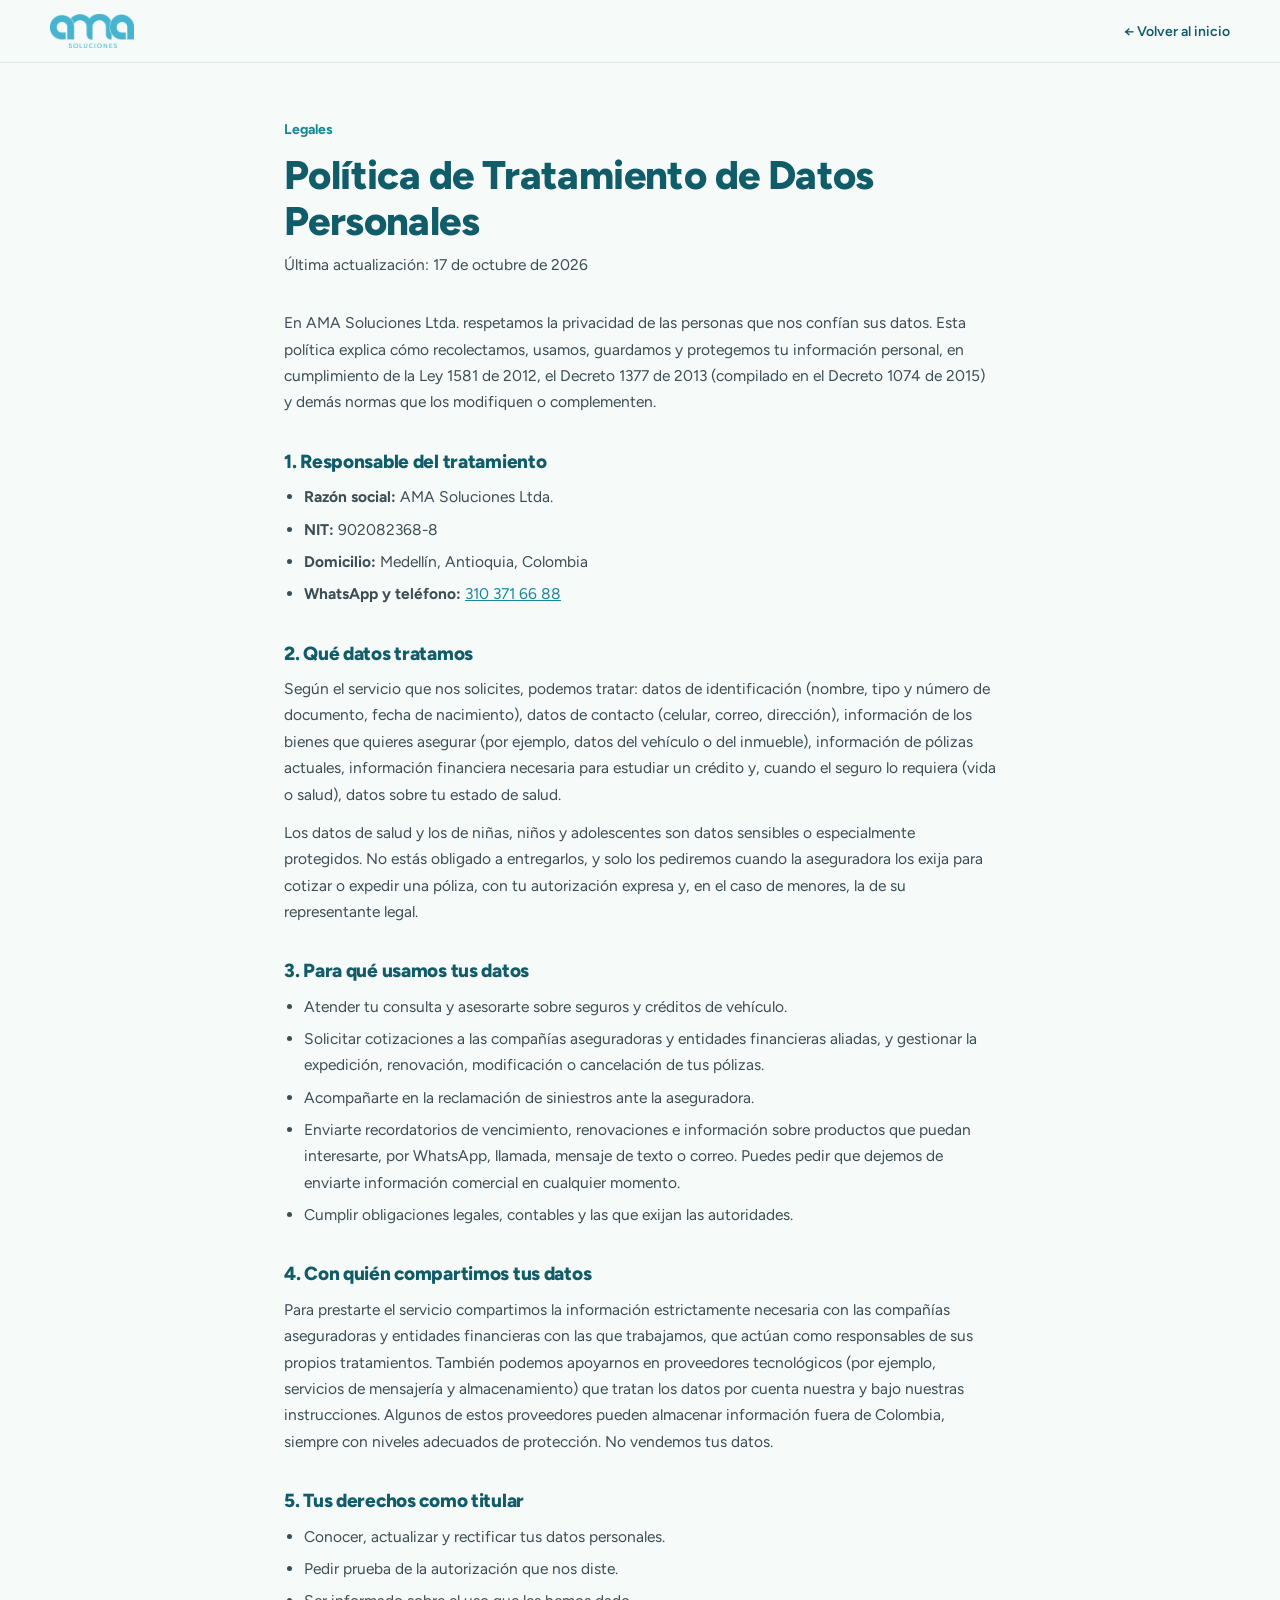
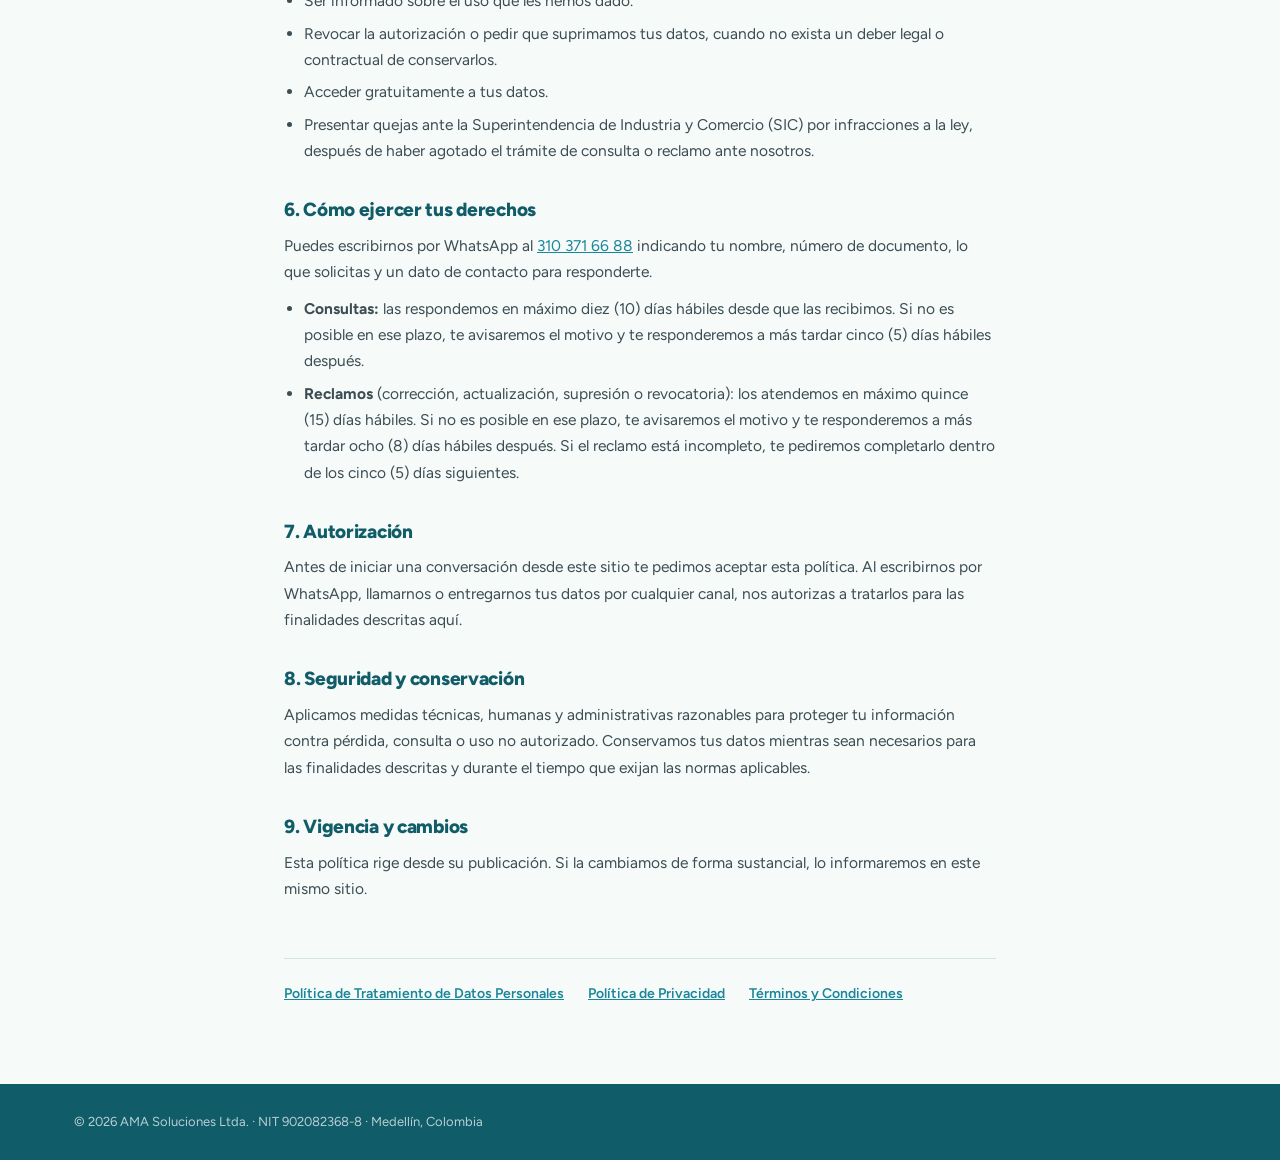
==== politica-de-datos.html @ 2f47c5c8 "feat: legales (Ley 1581), ramos nuevos, líneas de asistencia, logos de aliados y videos en autoplay " ====
<!doctype html>
<html lang="es">
<head>
<meta charset="UTF-8">
<meta name="viewport" content="width=device-width, initial-scale=1">
<title>Política de Tratamiento de Datos Personales — AMA Soluciones</title>
<meta name="description" content="Cómo AMA Soluciones Ltda. trata tus datos personales conforme a la Ley 1581 de 2012.">
<link rel="icon" href="favicon.ico" sizes="any">
<link rel="icon" href="assets/favicon.svg" type="image/svg+xml">
<link rel="apple-touch-icon" href="assets/apple-touch-icon.png">
<meta name="theme-color" content="#198799">
<link rel="preconnect" href="https://fonts.googleapis.com">
<link rel="preconnect" href="https://fonts.gstatic.com" crossorigin>
<link href="https://fonts.googleapis.com/css2?family=Figtree:wght@400;500;600;700;800;900&display=swap" rel="stylesheet">
<link rel="stylesheet" href="styles.css">
</head>
<body>
<header class="site-header">
  <div class="container header-inner">
    <a href="index.html" class="brand-logo" aria-label="AMA Soluciones — inicio">
      <img src="assets/logos/logo-completo-color.png" alt="AMA Soluciones">
    </a>
    <a class="legal-back" href="index.html">← Volver al inicio</a>
  </div>
</header>
<main class="legal">
  <div class="container legal-inner">
    <span class="section-kicker">Legales</span>
    <h1>Política de Tratamiento de Datos Personales</h1>
    <p class="legal-updated">Última actualización: 17 de octubre de 2026</p>
    <p>En AMA Soluciones Ltda. respetamos la privacidad de las personas que nos confían sus datos. Esta política explica cómo recolectamos, usamos, guardamos y protegemos tu información personal, en cumplimiento de la Ley 1581 de 2012, el Decreto 1377 de 2013 (compilado en el Decreto 1074 de 2015) y demás normas que los modifiquen o complementen.</p>

    <h2>1. Responsable del tratamiento</h2>
    <ul>
      <li><strong>Razón social:</strong> AMA Soluciones Ltda.</li>
      <li><strong>NIT:</strong> 902082368-8</li>
      <li><strong>Domicilio:</strong> Medellín, Antioquia, Colombia</li>
      <li><strong>WhatsApp y teléfono:</strong> <a href="https://wa.me/573103716688">310 371 66 88</a></li>
    </ul>

    <h2>2. Qué datos tratamos</h2>
    <p>Según el servicio que nos solicites, podemos tratar: datos de identificación (nombre, tipo y número de documento, fecha de nacimiento), datos de contacto (celular, correo, dirección), información de los bienes que quieres asegurar (por ejemplo, datos del vehículo o del inmueble), información de pólizas actuales, información financiera necesaria para estudiar un crédito y, cuando el seguro lo requiera (vida o salud), datos sobre tu estado de salud.</p>
    <p>Los datos de salud y los de niñas, niños y adolescentes son datos sensibles o especialmente protegidos. No estás obligado a entregarlos, y solo los pediremos cuando la aseguradora los exija para cotizar o expedir una póliza, con tu autorización expresa y, en el caso de menores, la de su representante legal.</p>

    <h2>3. Para qué usamos tus datos</h2>
    <ul>
      <li>Atender tu consulta y asesorarte sobre seguros y créditos de vehículo.</li>
      <li>Solicitar cotizaciones a las compañías aseguradoras y entidades financieras aliadas, y gestionar la expedición, renovación, modificación o cancelación de tus pólizas.</li>
      <li>Acompañarte en la reclamación de siniestros ante la aseguradora.</li>
      <li>Enviarte recordatorios de vencimiento, renovaciones e información sobre productos que puedan interesarte, por WhatsApp, llamada, mensaje de texto o correo. Puedes pedir que dejemos de enviarte información comercial en cualquier momento.</li>
      <li>Cumplir obligaciones legales, contables y las que exijan las autoridades.</li>
    </ul>

    <h2>4. Con quién compartimos tus datos</h2>
    <p>Para prestarte el servicio compartimos la información estrictamente necesaria con las compañías aseguradoras y entidades financieras con las que trabajamos, que actúan como responsables de sus propios tratamientos. También podemos apoyarnos en proveedores tecnológicos (por ejemplo, servicios de mensajería y almacenamiento) que tratan los datos por cuenta nuestra y bajo nuestras instrucciones. Algunos de estos proveedores pueden almacenar información fuera de Colombia, siempre con niveles adecuados de protección. No vendemos tus datos.</p>

    <h2>5. Tus derechos como titular</h2>
    <ul>
      <li>Conocer, actualizar y rectificar tus datos personales.</li>
      <li>Pedir prueba de la autorización que nos diste.</li>
      <li>Ser informado sobre el uso que les hemos dado.</li>
      <li>Revocar la autorización o pedir que suprimamos tus datos, cuando no exista un deber legal o contractual de conservarlos.</li>
      <li>Acceder gratuitamente a tus datos.</li>
      <li>Presentar quejas ante la Superintendencia de Industria y Comercio (SIC) por infracciones a la ley, después de haber agotado el trámite de consulta o reclamo ante nosotros.</li>
    </ul>

    <h2>6. Cómo ejercer tus derechos</h2>
    <p>Puedes escribirnos por WhatsApp al <a href="https://wa.me/573103716688">310 371 66 88</a> indicando tu nombre, número de documento, lo que solicitas y un dato de contacto para responderte.</p>
    <ul>
      <li><strong>Consultas:</strong> las respondemos en máximo diez (10) días hábiles desde que las recibimos. Si no es posible en ese plazo, te avisaremos el motivo y te responderemos a más tardar cinco (5) días hábiles después.</li>
      <li><strong>Reclamos</strong> (corrección, actualización, supresión o revocatoria): los atendemos en máximo quince (15) días hábiles. Si no es posible en ese plazo, te avisaremos el motivo y te responderemos a más tardar ocho (8) días hábiles después. Si el reclamo está incompleto, te pediremos completarlo dentro de los cinco (5) días siguientes.</li>
    </ul>

    <h2>7. Autorización</h2>
    <p>Antes de iniciar una conversación desde este sitio te pedimos aceptar esta política. Al escribirnos por WhatsApp, llamarnos o entregarnos tus datos por cualquier canal, nos autorizas a tratarlos para las finalidades descritas aquí.</p>

    <h2>8. Seguridad y conservación</h2>
    <p>Aplicamos medidas técnicas, humanas y administrativas razonables para proteger tu información contra pérdida, consulta o uso no autorizado. Conservamos tus datos mientras sean necesarios para las finalidades descritas y durante el tiempo que exijan las normas aplicables.</p>

    <h2>9. Vigencia y cambios</h2>
    <p>Esta política rige desde su publicación. Si la cambiamos de forma sustancial, lo informaremos en este mismo sitio.</p>

    <nav class="legal-nav" aria-label="Documentos legales">
      <a href="politica-de-datos.html">Política de Tratamiento de Datos Personales</a>
      <a href="privacidad.html">Política de Privacidad</a>
      <a href="terminos.html">Términos y Condiciones</a>
    </nav>
  </div>
</main>
<footer class="site-footer legal-footer">
  <div class="container">
    <p>© 2026 AMA Soluciones Ltda. · NIT 902082368-8 · Medellín, Colombia</p>
  </div>
</footer>
</body>
</html>
---- styles.css ----
/* ===================================================================
   AMA Soluciones — tokens
   =================================================================== */
:root {
  --ink: #0e2229;
  --teal-900: #105c68;
  --teal-700: #198799;
  --teal-600: #1a95a8;
  --teal-500: #46b4ce;
  --teal-300: #88bbd8;
  --teal-100: #e4f1f3;
  --paper: #f6faf9;
  --white: #ffffff;
  --wa-green: #25d366;

  --serif: "Figtree", -apple-system, "Segoe UI", sans-serif; /* nombre de variable heredado del patrón de otros sitios; aquí es la única familia */
  --sans: "Figtree", -apple-system, "Segoe UI", sans-serif;

  --container: 1180px;
  --radius-lg: 28px;
  --radius-md: 18px;
  --radius-sm: 12px;
}

* { box-sizing: border-box; }
html { scroll-behavior: smooth; }
@media (prefers-reduced-motion: reduce) {
  html { scroll-behavior: auto; }
  *, *::before, *::after { animation-duration: 0.01ms !important; transition-duration: 0.01ms !important; }
}

body {
  margin: 0;
  font-family: var(--sans);
  color: var(--ink);
  background: var(--paper);
  -webkit-font-smoothing: antialiased;
  line-height: 1.5;
}

img { max-width: 100%; display: block; }

a { color: inherit; }

.container {
  max-width: var(--container);
  margin: 0 auto;
  padding: 0 24px;
}

h1, h2, h3 {
  font-family: var(--serif);
  font-weight: 800;
  line-height: 1.08;
  letter-spacing: -0.015em;
  margin: 0;
}

p { margin: 0; }

.visually-hidden {
  position: absolute; width: 1px; height: 1px; overflow: hidden;
  clip: rect(0 0 0 0); white-space: nowrap;
}

:focus-visible {
  outline: 3px solid var(--teal-500);
  outline-offset: 3px;
}

/* ===================================================================
   Header
   =================================================================== */
.site-header {
  position: sticky;
  top: 0;
  z-index: 50;
  background: color-mix(in srgb, var(--paper) 88%, transparent);
  -webkit-backdrop-filter: blur(10px);
  backdrop-filter: blur(10px);
  border-bottom: 1px solid color-mix(in srgb, var(--teal-900) 10%, transparent);
}

.header-inner {
  display: flex;
  align-items: center;
  justify-content: space-between;
  gap: 24px;
  padding: 14px 0;
}

.brand-logo { height: 34px; width: auto; }
.brand-logo img { height: 100%; width: auto; display: block; }

.main-nav { display: none; }
.main-nav ul { display: flex; gap: 28px; list-style: none; margin: 0; padding: 0; }
.main-nav a {
  text-decoration: none;
  font-size: 15px;
  font-weight: 600;
  color: var(--teal-900);
  opacity: 0.75;
  transition: opacity 0.2s ease;
}
.main-nav a:hover { opacity: 1; }

@media (min-width: 900px) {
  .main-nav { display: block; }
}

.header-cta {
  display: inline-flex;
  align-items: center;
  gap: 8px;
  background: var(--teal-700);
  color: var(--white);
  font-weight: 700;
  font-size: 14px;
  padding: 11px 20px;
  border-radius: 999px;
  text-decoration: none;
  white-space: nowrap;
  transition: background 0.2s ease, transform 0.2s ease;
}
.header-cta:hover { background: var(--teal-900); transform: translateY(-1px); }
.header-cta svg { width: 16px; height: 16px; flex: none; }
/* En móvil el logo + "Hablemos" + el botón de menú competían por los mismos
   ~24px de padding del header y quedaban pegados a las esquinas. El botón
   flotante de WhatsApp ya cubre esa acción, así que aquí se oculta. */
@media (max-width: 760px) {
  .header-cta { display: none; }
}

/* ===================================================================
   Botones / pills reutilizables
   =================================================================== */
.btn {
  display: inline-flex;
  align-items: center;
  gap: 10px;
  padding: 15px 28px;
  border-radius: 999px;
  font-weight: 700;
  font-size: 16px;
  text-decoration: none;
  border: none;
  cursor: pointer;
  transition: background 0.2s ease, transform 0.2s ease, box-shadow 0.2s ease;
}
.btn svg { width: 18px; height: 18px; flex: none; }
.btn-primary { background: var(--teal-700); color: var(--white); }
.btn-primary:hover { background: var(--teal-900); transform: translateY(-1px); }
.btn-on-dark { background: var(--white); color: var(--teal-900); }
.btn-on-dark:hover { background: var(--teal-100); transform: translateY(-1px); }

.wa-pill {
  display: inline-flex;
  align-items: center;
  gap: 8px;
  font-size: 13.5px;
  font-weight: 700;
  color: var(--teal-900);
  background: var(--white);
  border: 1.5px solid color-mix(in srgb, var(--teal-900) 18%, transparent);
  padding: 9px 16px 9px 12px;
  border-radius: 999px;
  text-decoration: none;
  white-space: nowrap;
  transition: border-color 0.2s ease, background 0.2s ease, transform 0.2s ease;
}
.wa-pill svg { width: 15px; height: 15px; flex: none; color: var(--wa-green); }
.wa-pill:hover { border-color: var(--teal-700); background: var(--teal-100); transform: translateY(-1px); }
.cat--light .wa-pill,
.cat--mid .wa-pill { background: var(--white); }
.cat--dark .wa-pill {
  background: color-mix(in srgb, var(--white) 14%, transparent);
  border-color: color-mix(in srgb, var(--white) 32%, transparent);
  color: var(--white);
}
.cat--dark .wa-pill:hover { background: color-mix(in srgb, var(--white) 22%, transparent); }

/* ===================================================================
   Motivo gráfico: corazón del isotipo (único elemento decorativo recurrente)
   =================================================================== */
.heart-mark {
  position: absolute;
  pointer-events: none;
  z-index: 0;
}
.heart-mark svg { width: 100%; height: 100%; display: block; }

/* ===================================================================
   Hero
   =================================================================== */
.hero {
  position: relative;
  overflow: hidden;
  padding: 72px 0 96px;
}
.hero .heart-mark {
  top: -8%;
  right: -12%;
  width: min(62vw, 760px);
  aspect-ratio: 898 / 844;
  opacity: 0.22;
  color: var(--teal-300);
}
.hero-grid {
  position: relative;
  z-index: 1;
  display: grid;
  gap: 44px;
  align-items: center;
}
@media (min-width: 900px) {
  .hero-grid { grid-template-columns: 1.05fr 0.8fr; }
}

.hero-inner {
  max-width: 620px;
}

.hero-media { justify-self: start; }
@media (min-width: 900px) { .hero-media { justify-self: end; } }

/* ---- Tarjeta de video reutilizable (hero, nosotros, portafolio, crédito) ---- */
.video-card {
  position: relative;
  width: 100%;
  max-width: 300px;
  border-radius: var(--radius-lg);
  overflow: hidden;
  box-shadow: 0 24px 48px -16px color-mix(in srgb, var(--teal-900) 35%, transparent);
}
.video-card video {
  display: block;
  width: 100%;
  aspect-ratio: 3 / 4;
  object-fit: cover;
  background: var(--teal-900);
}
.video-card-tag {
  position: absolute;
  left: 14px;
  top: 14px;
  z-index: 2;
  background: color-mix(in srgb, var(--teal-900) 72%, transparent);
  color: var(--white);
  font-size: 12.5px;
  font-weight: 700;
  padding: 7px 13px;
  border-radius: 999px;
  pointer-events: none;
  -webkit-backdrop-filter: blur(4px);
  backdrop-filter: blur(4px);
}
.hero-kicker {
  display: inline-block;
  font-size: 15px;
  font-weight: 700;
  color: var(--teal-700);
  margin-bottom: 18px;
}
.hero h1 {
  font-size: clamp(42px, 6.4vw, 72px);
  color: var(--teal-900);
  margin-bottom: 22px;
}
.hero-sub {
  font-size: 18px;
  line-height: 1.6;
  color: color-mix(in srgb, var(--ink) 78%, transparent);
  max-width: 50ch;
  margin-bottom: 34px;
}
.hero-trust {
  display: flex;
  align-items: center;
  gap: 14px;
  margin-top: 40px;
  font-size: 14px;
  color: color-mix(in srgb, var(--ink) 65%, transparent);
}
.hero-trust .dot { width: 6px; height: 6px; border-radius: 50%; background: var(--teal-500); flex: none; }

@media (max-width: 760px) {
  .hero { padding: 48px 0 64px; }
  .hero .heart-mark { top: -4%; right: -30%; width: 86vw; opacity: 0.16; }
}

/* ===================================================================
   ¿Por qué elegirnos?
   =================================================================== */
.why { padding: 96px 0; }
.section-head { max-width: 640px; margin-bottom: 56px; }
.section-kicker {
  font-size: 14px;
  font-weight: 700;
  color: var(--teal-700);
  margin-bottom: 12px;
  display: block;
}
.section-head h2 {
  font-size: clamp(30px, 4vw, 42px);
  color: var(--teal-900);
  margin-bottom: 14px;
}
.section-head p {
  font-size: 17px;
  color: color-mix(in srgb, var(--ink) 72%, transparent);
  max-width: 54ch;
}

.why-list {
  display: grid;
  grid-template-columns: 1fr;
  gap: 0;
  border-top: 1px solid color-mix(in srgb, var(--teal-900) 14%, transparent);
}
.why-item {
  display: grid;
  grid-template-columns: 48px 1fr;
  gap: 20px;
  padding: 30px 0;
  border-bottom: 1px solid color-mix(in srgb, var(--teal-900) 14%, transparent);
}
.why-item .mini-heart { width: 30px; height: 28px; color: var(--teal-700); flex: none; margin-top: 2px; }
.why-item h3 {
  font-size: 18px;
  font-weight: 700;
  color: var(--teal-900);
  margin-bottom: 8px;
}
.why-item p {
  font-size: 15.5px;
  color: color-mix(in srgb, var(--ink) 75%, transparent);
  max-width: 58ch;
}

@media (min-width: 860px) {
  .why-list { grid-template-columns: 1fr 1fr; column-gap: 48px; border-top: none; }
  .why-item { border-top: 1px solid color-mix(in srgb, var(--teal-900) 14%, transparent); }
  .why-item:nth-last-child(-n+1) { border-bottom: none; }
}

/* ===================================================================
   Portafolio — bandas de color por categoría de vida
   =================================================================== */
.portfolio { padding-top: 96px; }
.portfolio .section-head { padding: 0 24px; max-width: var(--container); margin: 0 auto 48px; }

.cat { position: relative; overflow: hidden; }
.cat-inner {
  max-width: var(--container);
  margin: 0 auto;
  padding: 64px 24px;
  display: grid;
  gap: 36px;
}
.cat-label-col {
  display: flex;
  flex-direction: column;
  gap: 22px;
}
.cat-label {
  display: flex;
  align-items: center;
  gap: 14px;
}
.cat-video { max-width: 240px; box-shadow: 0 18px 36px -14px rgba(0, 0, 0, 0.3); }
.cat-label .mini-heart { width: 26px; height: 26px; flex: none; }
.cat-label h3 {
  font-size: clamp(24px, 3vw, 30px);
  font-weight: 800;
}
.cat-products {
  display: grid;
  grid-template-columns: 1fr;
}
.cat-product {
  display: grid;
  grid-template-columns: 1fr auto;
  align-items: start;
  gap: 18px 24px;
  padding: 22px 0;
  border-bottom: 1px solid;
}
.cat-product:last-child { border-bottom: none; }
.cat-product h4 { font-size: 16.5px; font-weight: 700; margin-bottom: 6px; }
.cat-product p { font-size: 14.5px; line-height: 1.55; max-width: 48ch; }
.cat-product .wa-pill { margin-top: 2px; }

@media (min-width: 700px) {
  .cat-inner { grid-template-columns: 240px 1fr; align-items: start; padding: 72px 24px; }
  .cat-product { grid-template-columns: 1fr auto; }
}

.cat--light {
  background: var(--teal-100);
  color: var(--teal-900);
}
.cat--light .cat-product { border-color: color-mix(in srgb, var(--teal-900) 14%, transparent); }
.cat--light p { color: color-mix(in srgb, var(--teal-900) 78%, transparent); }

.cat--mid {
  background: var(--teal-300);
  color: var(--teal-900);
}
.cat--mid .cat-product { border-color: color-mix(in srgb, var(--teal-900) 16%, transparent); }
.cat--mid p { color: color-mix(in srgb, var(--teal-900) 82%, transparent); }

.cat--dark {
  background: var(--teal-900);
  color: var(--white);
}
.cat--dark .cat-product { border-color: color-mix(in srgb, var(--white) 20%, transparent); }
.cat--dark p { color: color-mix(in srgb, var(--white) 82%, transparent); }

.cat .heart-mark { opacity: 0.12; }
.cat--light .heart-mark, .cat--mid .heart-mark { color: var(--teal-900); }
.cat--dark .heart-mark { color: var(--white); }

.portfolio-cta {
  display: flex;
  justify-content: center;
  padding: 56px 24px 0;
}

/* ===================================================================
   Crédito de vehículo
   =================================================================== */
.credito { padding: 96px 0; position: relative; overflow: hidden; }
.credito-grid {
  position: relative;
  z-index: 1;
  display: grid;
  gap: 44px;
  align-items: center;
}
@media (min-width: 860px) {
  .credito-grid { grid-template-columns: 1.1fr 0.7fr; }
  .credito-media { justify-self: end; }
}
.credito-inner {
  max-width: 560px;
}
.credito .heart-mark {
  bottom: -18%;
  left: -14%;
  width: min(48vw, 560px);
  opacity: 0.1;
  color: var(--teal-900);
}
.credito h2 { font-size: clamp(28px, 3.8vw, 40px); color: var(--teal-900); margin-bottom: 18px; }
.credito p.lead {
  font-size: 17px;
  color: color-mix(in srgb, var(--ink) 78%, transparent);
  max-width: 56ch;
  margin-bottom: 20px;
}
.fine-print {
  font-size: 13px;
  color: color-mix(in srgb, var(--ink) 55%, transparent);
  margin-bottom: 30px;
}

/* ===================================================================
   Sobre nosotros
   =================================================================== */
.nosotros { background: var(--teal-900); color: var(--white); padding: 96px 0; }
.nosotros-grid { display: grid; gap: 48px; }
.nosotros h2 { font-size: clamp(30px, 4vw, 42px); margin-bottom: 22px; max-width: 16ch; }
.nosotros p.lead {
  font-size: 17px;
  line-height: 1.65;
  color: color-mix(in srgb, var(--white) 88%, transparent);
  max-width: 60ch;
}
.nosotros .closing {
  margin-top: 24px;
  font-weight: 700;
  font-size: 17px;
}

.nosotros-media { margin-top: 28px; max-width: 260px; box-shadow: 0 20px 44px -16px rgba(0, 0, 0, 0.45); }

.team { display: flex; gap: 20px; margin-top: 40px; flex-wrap: wrap; }
.team-card { display: flex; align-items: center; gap: 14px; }
.team-avatar {
  width: 76px; height: 76px; border-radius: 50%;
  object-fit: cover;
  flex: none;
  border: 2px solid color-mix(in srgb, var(--white) 55%, transparent);
  background: color-mix(in srgb, var(--white) 14%, transparent);
}
.team-name { font-weight: 700; font-size: 15px; }
.team-role { font-size: 13px; color: color-mix(in srgb, var(--white) 72%, transparent); }

@media (min-width: 860px) {
  .nosotros-grid { grid-template-columns: 1fr 1fr; align-items: center; }
}

/* ===================================================================
   Aliados
   =================================================================== */
.aliados { padding: 88px 0; }
.aliados .section-head { margin-bottom: 44px; }
.aliados-row {
  display: flex;
  flex-wrap: wrap;
  gap: 16px 36px;
  align-items: center;
}
.aliado-chip {
  font-family: var(--serif);
  font-weight: 700;
  font-size: 19px;
  color: color-mix(in srgb, var(--teal-900) 62%, transparent);
  letter-spacing: -0.01em;
}

/* ===================================================================
   FAQ
   =================================================================== */
.faq { background: var(--teal-100); padding: 96px 0; }
.faq-list { display: grid; gap: 1px; background: color-mix(in srgb, var(--teal-900) 16%, transparent); max-width: 760px; }
.faq-item {
  background: var(--teal-100);
  padding: 4px 0;
}
.faq-item summary {
  list-style: none;
  cursor: pointer;
  display: flex;
  align-items: center;
  justify-content: space-between;
  gap: 20px;
  padding: 22px 4px;
  font-weight: 700;
  font-size: 16.5px;
  color: var(--teal-900);
}
.faq-item summary::-webkit-details-marker { display: none; }
.faq-item summary .chevron {
  width: 20px; height: 20px; flex: none;
  transition: transform 0.25s ease;
  color: var(--teal-700);
}
.faq-item[open] summary .chevron { transform: rotate(180deg); }
.faq-item .faq-answer {
  padding: 0 4px 24px;
  font-size: 15px;
  line-height: 1.6;
  color: color-mix(in srgb, var(--teal-900) 80%, transparent);
  max-width: 62ch;
}

/* ===================================================================
   Cierre
   =================================================================== */
.cierre {
  position: relative;
  overflow: hidden;
  background: var(--teal-700);
  color: var(--white);
  padding: 100px 0;
  text-align: left;
}
.cierre .heart-mark {
  top: -30%;
  right: -10%;
  width: min(56vw, 640px);
  opacity: 0.14;
  color: var(--white);
}
.cierre-inner { position: relative; z-index: 1; max-width: 600px; }
.cierre h2 { font-size: clamp(30px, 4.2vw, 46px); margin-bottom: 18px; }
.cierre p { font-size: 17px; color: color-mix(in srgb, var(--white) 90%, transparent); max-width: 52ch; margin-bottom: 30px; }

/* ===================================================================
   Footer
   =================================================================== */
.site-footer { background: var(--teal-900); color: var(--white); padding: 64px 0 28px; }
.footer-top {
  display: grid;
  gap: 40px;
  padding-bottom: 44px;
  border-bottom: 1px solid color-mix(in srgb, var(--white) 16%, transparent);
}
.footer-logo { height: 30px; margin-bottom: 8px; }
.footer-logo img { height: 100%; width: auto; }
.footer-cols { display: grid; gap: 32px; grid-template-columns: 1fr; }
.footer-col h5 {
  font-size: 13px;
  font-weight: 700;
  color: color-mix(in srgb, var(--white) 60%, transparent);
  margin: 0 0 12px;
}
.footer-col p, .footer-col a {
  font-size: 14.5px;
  color: color-mix(in srgb, var(--white) 88%, transparent);
  text-decoration: none;
  display: block;
  margin-bottom: 6px;
}
.footer-col a:hover { color: var(--white); text-decoration: underline; }

@media (min-width: 760px) {
  .footer-top { grid-template-columns: 1.2fr 2fr; align-items: start; }
  .footer-cols { grid-template-columns: repeat(3, 1fr); }
}

.footer-bottom {
  padding-top: 24px;
  display: flex;
  flex-wrap: wrap;
  justify-content: space-between;
  gap: 16px;
  font-size: 12.5px;
  color: color-mix(in srgb, var(--white) 55%, transparent);
}
.footer-legal { max-width: 70ch; line-height: 1.6; margin-bottom: 18px; }

.powered-by { display: inline-flex; align-items: center; gap: 8px; opacity: 0.75; transition: opacity 0.2s ease; text-decoration: none; }
.powered-by:hover { opacity: 1; }
.powered-logo { height: 13px; width: auto; }

/* ===================================================================
   Botón flotante de WhatsApp
   =================================================================== */
.wa-float {
  position: fixed;
  right: 20px;
  bottom: 20px;
  z-index: 60;
  width: 58px;
  height: 58px;
  border-radius: 50%;
  background: var(--wa-green);
  display: flex;
  align-items: center;
  justify-content: center;
  box-shadow: 0 10px 24px rgba(16, 92, 104, 0.35);
  opacity: 0;
  transform: scale(0.6) translateY(10px);
  transition: opacity 0.4s ease, transform 0.4s cubic-bezier(.2,.8,.2,1);
  text-decoration: none;
}
.wa-float.is-visible { opacity: 1; transform: scale(1) translateY(0); }
.wa-float svg { width: 28px; height: 28px; color: var(--white); }

/* ===================================================================
   Nav móvil
   =================================================================== */
.nav-toggle {
  display: inline-flex;
  align-items: center;
  justify-content: center;
  width: 40px; height: 40px;
  border-radius: 50%;
  border: 1.5px solid color-mix(in srgb, var(--teal-900) 22%, transparent);
  background: none;
  cursor: pointer;
}
.nav-toggle svg { width: 18px; height: 18px; color: var(--teal-900); }
@media (min-width: 900px) { .nav-toggle { display: none; } }

.mobile-menu {
  display: none;
  flex-direction: column;
  gap: 2px;
  padding: 8px 0 18px;
}
.mobile-menu.is-open { display: flex; }
.mobile-menu a {
  text-decoration: none;
  font-weight: 600;
  font-size: 16px;
  color: var(--teal-900);
  padding: 12px 4px;
  border-bottom: 1px solid color-mix(in srgb, var(--teal-900) 10%, transparent);
}
@media (min-width: 900px) { .mobile-menu { display: none !important; } }

/* ===================================================================
   Ajustes 2026-10-17: aliados con logo, líneas de asistencia,
   WhatsApp de Diana y aviso de datos antes de abrir WhatsApp
   =================================================================== */
.aliados-row { gap: 28px 44px; }
.aliado-logo { height: 40px; width: auto; display: block; }
.aliado-logo--square { height: 64px; }
@media (min-width: 860px) {
  .aliado-logo { height: 46px; }
  .aliado-logo--square { height: 72px; }
}

.faq-item .faq-answer p + p, .faq-item .faq-answer ul + p { margin-top: 12px; }
.assist-lines {
  list-style: none;
  margin: 12px 0 0;
  padding: 0;
  display: grid;
  gap: 1px;
  background: color-mix(in srgb, var(--teal-900) 12%, transparent);
  border-radius: 12px;
  overflow: hidden;
  max-width: 360px;
}
.assist-lines li {
  display: flex;
  justify-content: space-between;
  align-items: center;
  padding: 10px 14px;
  background: var(--white);
}
.assist-lines a {
  font-weight: 800;
  color: var(--teal-700);
  text-decoration: none;
  font-variant-numeric: tabular-nums;
}
.assist-lines a:hover { text-decoration: underline; }

.team-phone {
  display: inline-flex;
  align-items: center;
  gap: 6px;
  margin-top: 4px;
  font-size: 13px;
  font-weight: 600;
  color: var(--white);
  text-decoration: none;
  opacity: 0.9;
}
.team-phone:hover { opacity: 1; text-decoration: underline; }
.team-phone svg { width: 14px; height: 14px; }

.footer-legal a { color: inherit; text-decoration: underline; }

/* Aviso de autorización de datos (Ley 1581 de 2012) */
.consent {
  position: fixed;
  inset: 0;
  z-index: 100;
  display: none;
  align-items: flex-end;
  justify-content: center;
  padding: 16px;
  background: color-mix(in srgb, var(--ink) 55%, transparent);
}
.consent.is-open { display: flex; }
.consent-card {
  width: 100%;
  max-width: 440px;
  background: var(--white);
  color: var(--ink);
  border-radius: 20px;
  padding: 24px 22px 20px;
  box-shadow: 0 24px 48px -12px rgba(14, 34, 41, 0.45);
}
.consent-card h3 { font-size: 18px; color: var(--teal-900); margin-bottom: 10px; }
.consent-card p { font-size: 14px; line-height: 1.55; color: color-mix(in srgb, var(--ink) 78%, transparent); }
.consent-card p a { color: var(--teal-700); font-weight: 600; }
.consent-actions { display: flex; flex-direction: column; gap: 8px; margin-top: 18px; }
.consent-actions .btn { justify-content: center; width: 100%; }
.consent-cancel {
  background: none;
  border: 0;
  padding: 10px;
  font: inherit;
  font-size: 14px;
  font-weight: 600;
  color: color-mix(in srgb, var(--ink) 60%, transparent);
  cursor: pointer;
}
@media (min-width: 600px) { .consent { align-items: center; } }

/* Páginas legales */
.legal { padding: 56px 0 80px; }
.legal-inner { max-width: 760px; }
.legal h1 { font-size: clamp(28px, 4vw, 40px); color: var(--teal-900); margin: 8px 0 8px; line-height: 1.15; }
.legal-updated { font-size: 13px; color: color-mix(in srgb, var(--ink) 55%, transparent); margin-bottom: 32px; }
.legal h2 { font-size: 19px; color: var(--teal-900); margin: 36px 0 12px; }
.legal p, .legal li { font-size: 15.5px; line-height: 1.7; color: color-mix(in srgb, var(--ink) 80%, transparent); }
.legal p + p { margin-top: 12px; }
.legal ul { padding-left: 20px; margin: 10px 0 0; display: grid; gap: 6px; }
.legal a { color: var(--teal-700); }
.legal-nav { margin-top: 56px; padding-top: 24px; border-top: 1px solid color-mix(in srgb, var(--teal-900) 14%, transparent); display: flex; flex-wrap: wrap; gap: 10px 24px; font-size: 14px; font-weight: 600; }
.legal-back { font-size: 14px; font-weight: 600; color: var(--teal-900); text-decoration: none; }
.legal-back:hover { text-decoration: underline; }
.legal-footer { padding: 28px 0; font-size: 13px; color: color-mix(in srgb, var(--white) 70%, transparent); }
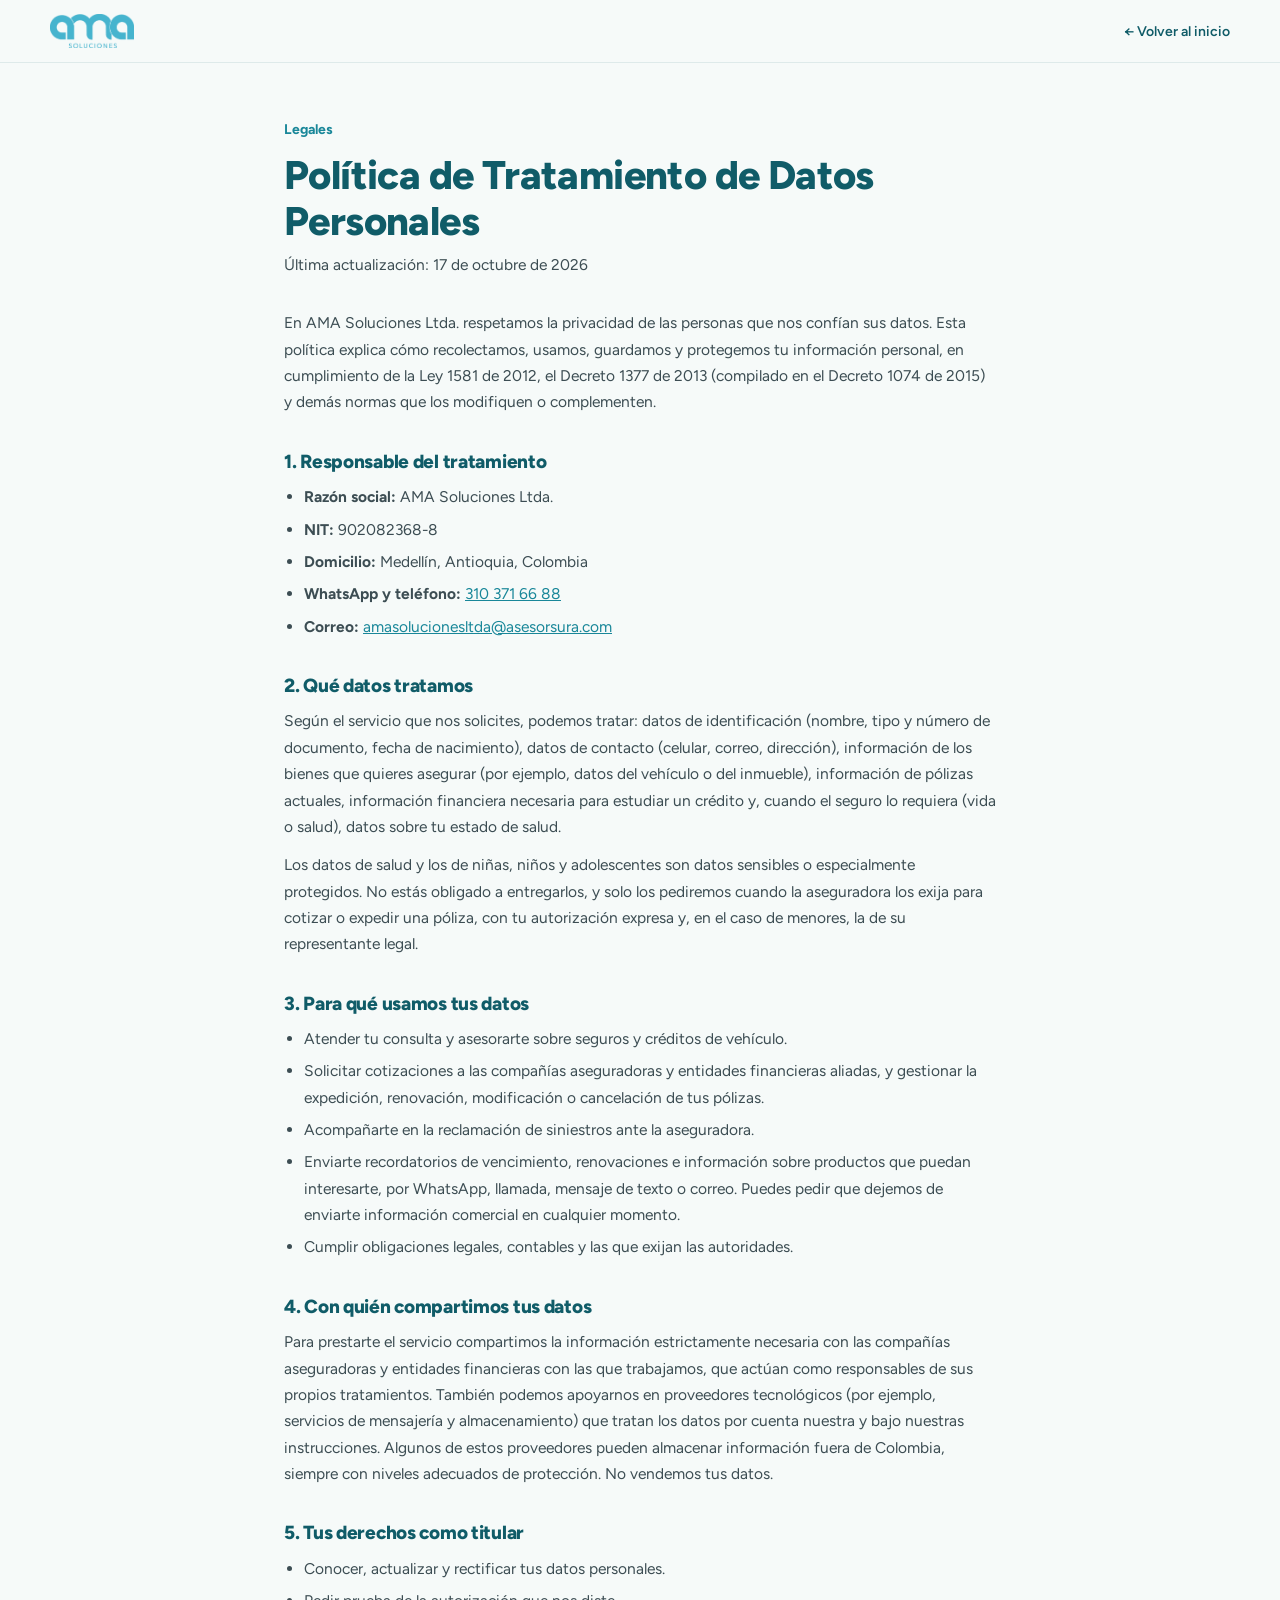
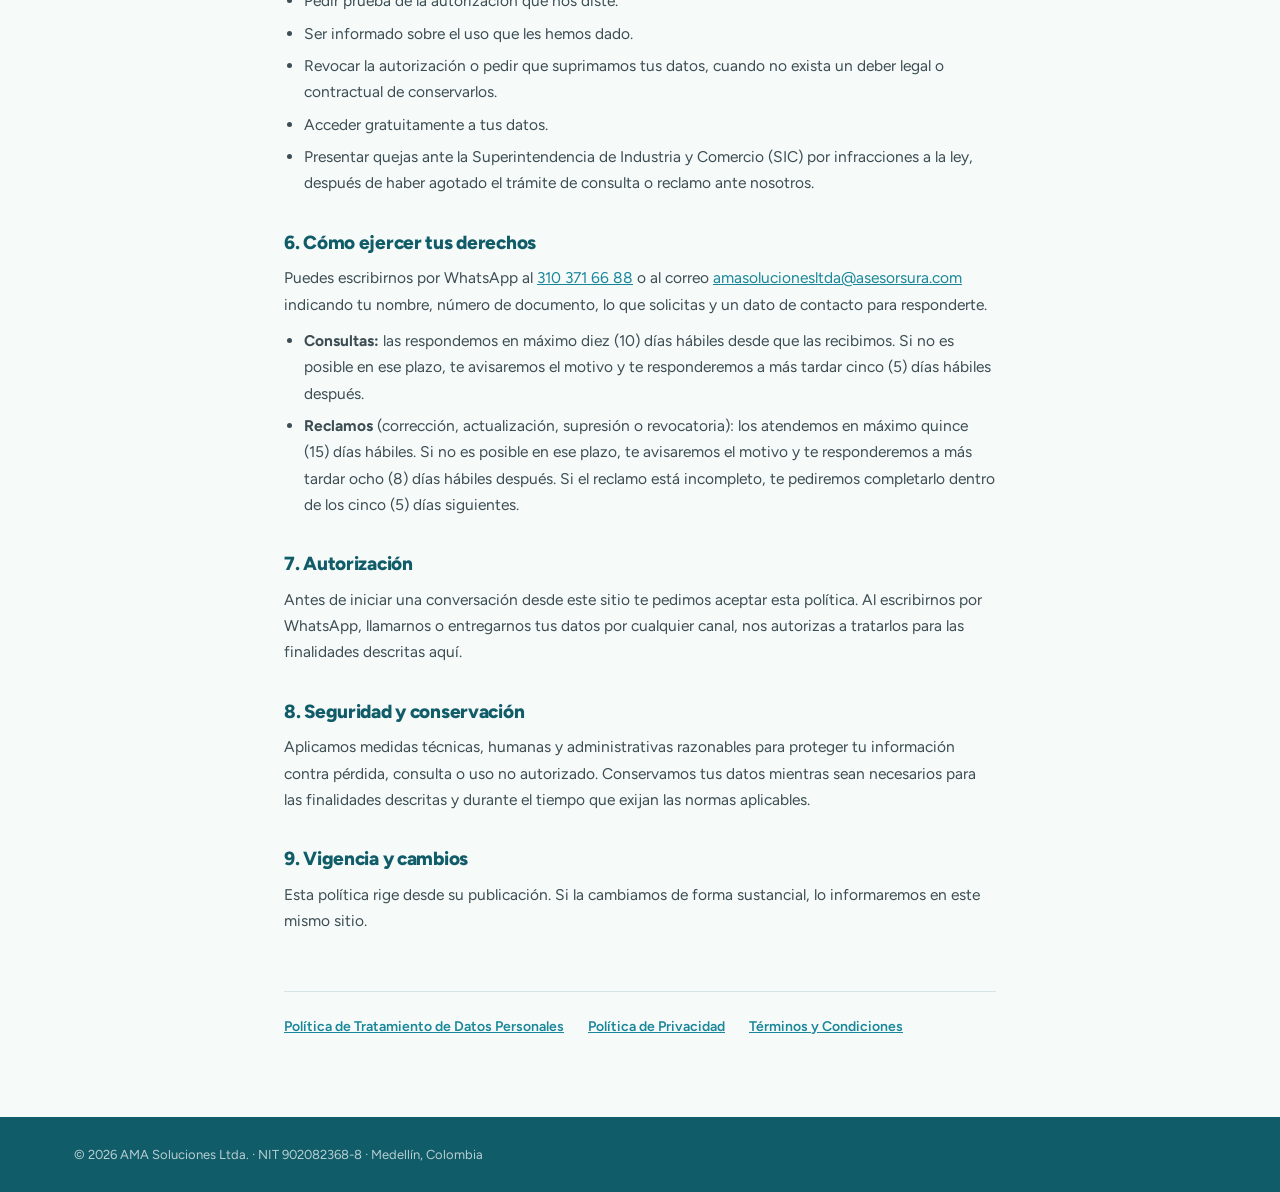
==== commit cebe5826: "feat: correo corporativo, logo Axa Colpatria, letrero del video de empresas abajo, líneas # en iPhon" ====
--- a/politica-de-datos.html
+++ b/politica-de-datos.html
@@ -36,6 +36,7 @@
       <li><strong>NIT:</strong> 902082368-8</li>
       <li><strong>Domicilio:</strong> Medellín, Antioquia, Colombia</li>
       <li><strong>WhatsApp y teléfono:</strong> <a href="https://wa.me/573103716688">310 371 66 88</a></li>
+      <li><strong>Correo:</strong> <a href="mailto:amasolucionesltda@asesorsura.com">amasolucionesltda@asesorsura.com</a></li>
     </ul>
 
     <h2>2. Qué datos tratamos</h2>
@@ -65,7 +66,7 @@
     </ul>
 
     <h2>6. Cómo ejercer tus derechos</h2>
-    <p>Puedes escribirnos por WhatsApp al <a href="https://wa.me/573103716688">310 371 66 88</a> indicando tu nombre, número de documento, lo que solicitas y un dato de contacto para responderte.</p>
+    <p>Puedes escribirnos por WhatsApp al <a href="https://wa.me/573103716688">310 371 66 88</a> o al correo <a href="mailto:amasolucionesltda@asesorsura.com">amasolucionesltda@asesorsura.com</a> indicando tu nombre, número de documento, lo que solicitas y un dato de contacto para responderte.</p>
     <ul>
       <li><strong>Consultas:</strong> las respondemos en máximo diez (10) días hábiles desde que las recibimos. Si no es posible en ese plazo, te avisaremos el motivo y te responderemos a más tardar cinco (5) días hábiles después.</li>
       <li><strong>Reclamos</strong> (corrección, actualización, supresión o revocatoria): los atendemos en máximo quince (15) días hábiles. Si no es posible en ese plazo, te avisaremos el motivo y te responderemos a más tardar ocho (8) días hábiles después. Si el reclamo está incompleto, te pediremos completarlo dentro de los cinco (5) días siguientes.</li>
--- a/styles.css
+++ b/styles.css
@@ -789,3 +789,91 @@
 .legal-back { font-size: 14px; font-weight: 600; color: var(--teal-900); text-decoration: none; }
 .legal-back:hover { text-decoration: underline; }
 .legal-footer { padding: 28px 0; font-size: 13px; color: color-mix(in srgb, var(--white) 70%, transparent); }
+
+/* Botón "Activar sonido" sobre los videos que suenan en silencio */
+.sound-btn {
+  position: absolute;
+  left: 50%;
+  bottom: 64px;
+  transform: translateX(-50%);
+  z-index: 3;
+  display: inline-flex;
+  align-items: center;
+  gap: 8px;
+  padding: 10px 16px;
+  border: 0;
+  border-radius: 999px;
+  background: color-mix(in srgb, var(--teal-900) 82%, transparent);
+  color: var(--white);
+  font: inherit;
+  font-size: 14px;
+  font-weight: 700;
+  white-space: nowrap;
+  cursor: pointer;
+  -webkit-backdrop-filter: blur(4px);
+  backdrop-filter: blur(4px);
+  box-shadow: 0 8px 20px -6px rgba(14, 34, 41, 0.5);
+}
+.sound-btn[hidden] { display: none; }
+.sound-btn svg { width: 18px; height: 18px; }
+.sound-btn:hover { background: var(--teal-900); }
+
+/* Logos de aliados = botón a su línea de asistencia; teléfonos del equipo como píldora clickeable */
+.aliado {
+  display: inline-flex;
+  flex-direction: column;
+  align-items: center;
+  gap: 8px;
+  text-decoration: none;
+  color: inherit;
+}
+.aliado-line {
+  font-size: 12px;
+  font-weight: 700;
+  color: var(--teal-700);
+  font-variant-numeric: tabular-nums;
+}
+.aliado:hover .aliado-line { text-decoration: underline; }
+.team-phone {
+  padding: 4px 10px;
+  border: 1px solid color-mix(in srgb, var(--white) 45%, transparent);
+  border-radius: 999px;
+  opacity: 1;
+}
+.team-phone:hover { background: color-mix(in srgb, var(--white) 12%, transparent); text-decoration: none; }
+
+/* Aviso al hacer clic en una línea # desde computador */
+.call-toast {
+  position: fixed;
+  left: 50%;
+  bottom: 24px;
+  transform: translateX(-50%);
+  z-index: 60;
+  max-width: calc(100% - 32px);
+  padding: 14px 20px;
+  border-radius: 14px;
+  background: var(--teal-900);
+  color: var(--white);
+  font-size: 15px;
+  text-align: center;
+  box-shadow: 0 16px 40px -12px rgba(0, 0, 0, 0.45);
+}
+.call-toast strong { font-size: 18px; font-variant-numeric: tabular-nums; }
+.call-toast span { font-size: 12px; opacity: 0.8; }
+.call-toast[hidden] { display: none; }
+
+/* Letrero debajo del video cuando el video ya trae texto arriba (testimonio de empresas) */
+.video-card-tag--below {
+  position: static;
+  display: block;
+  border-radius: 0;
+  padding: 12px 16px;
+  text-align: center;
+  background: var(--teal-900);
+  -webkit-backdrop-filter: none;
+  backdrop-filter: none;
+}
+
+/* Logo de Axa Colpatria: símbolo + nombre apilados, necesita más alto */
+.aliado-logo--stacked { height: 56px; }
+@media (min-width: 900px) { .aliado-logo--stacked { height: 64px; } }
